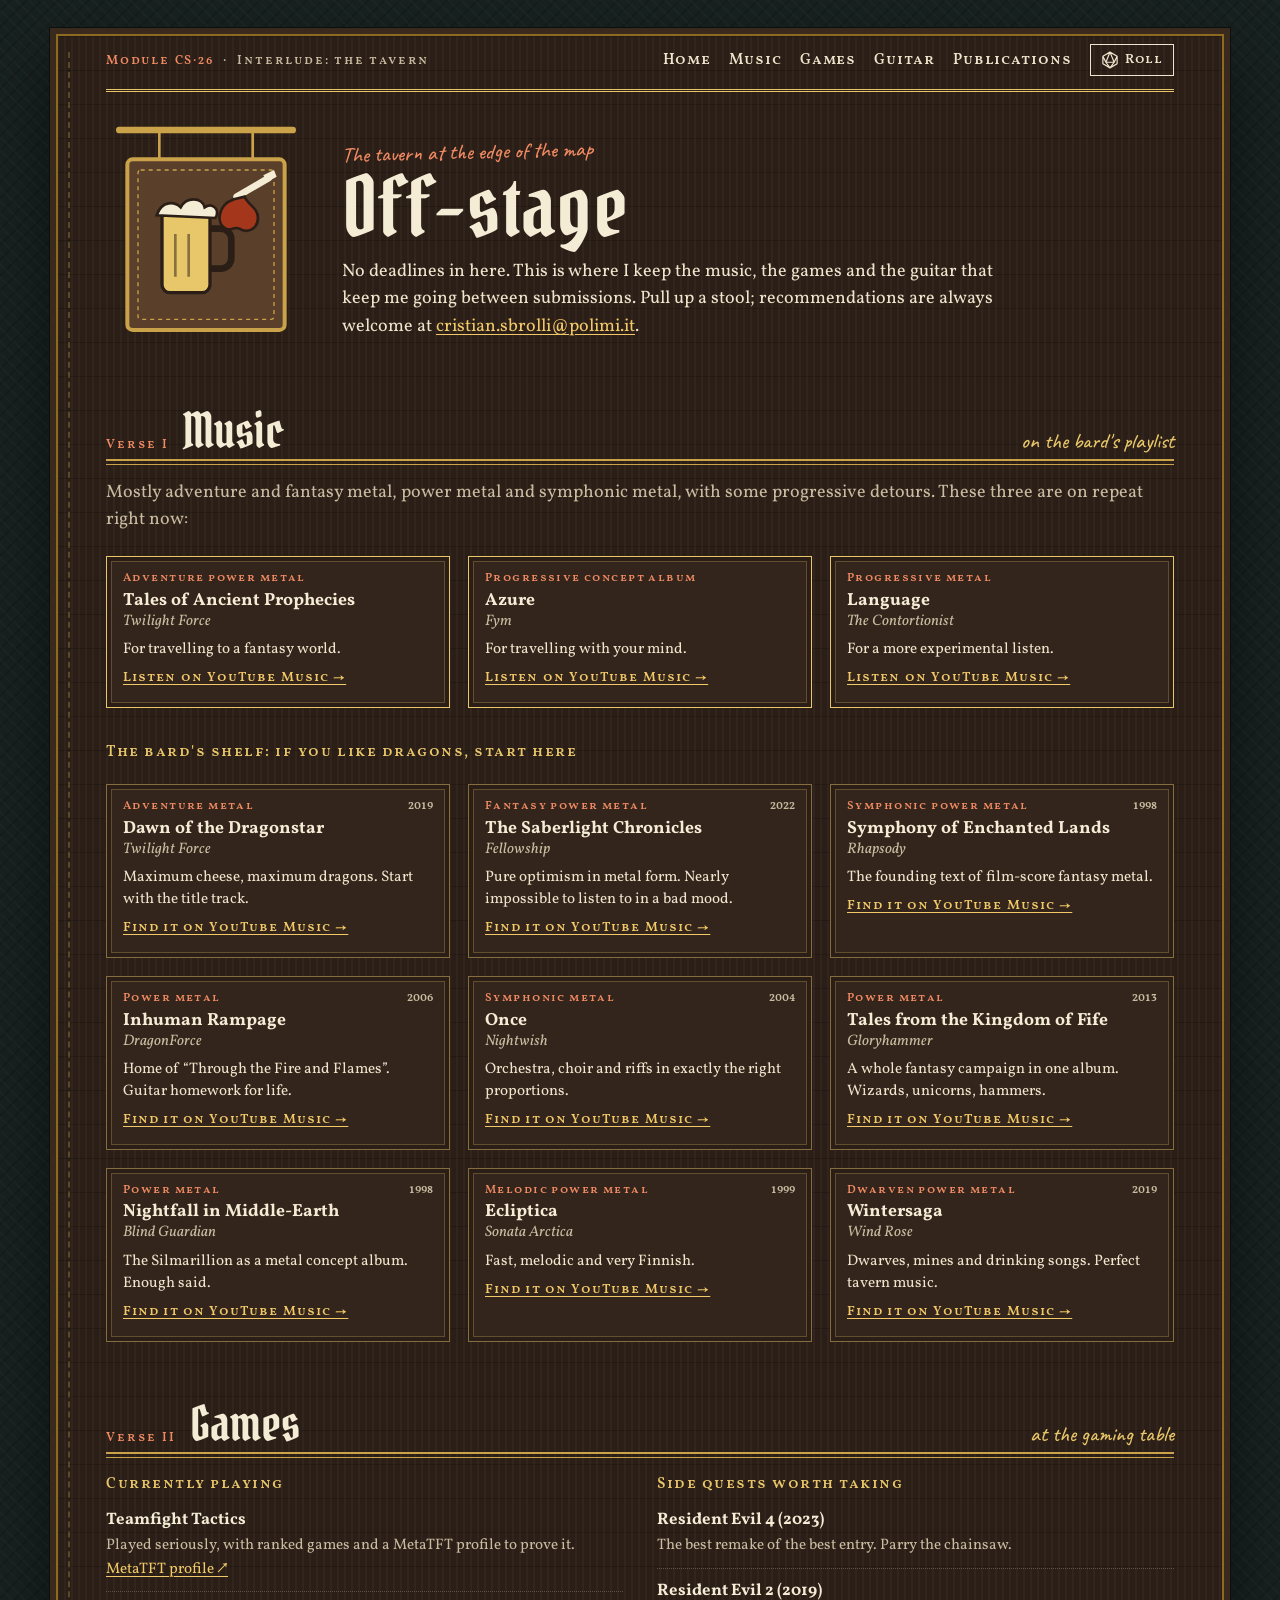
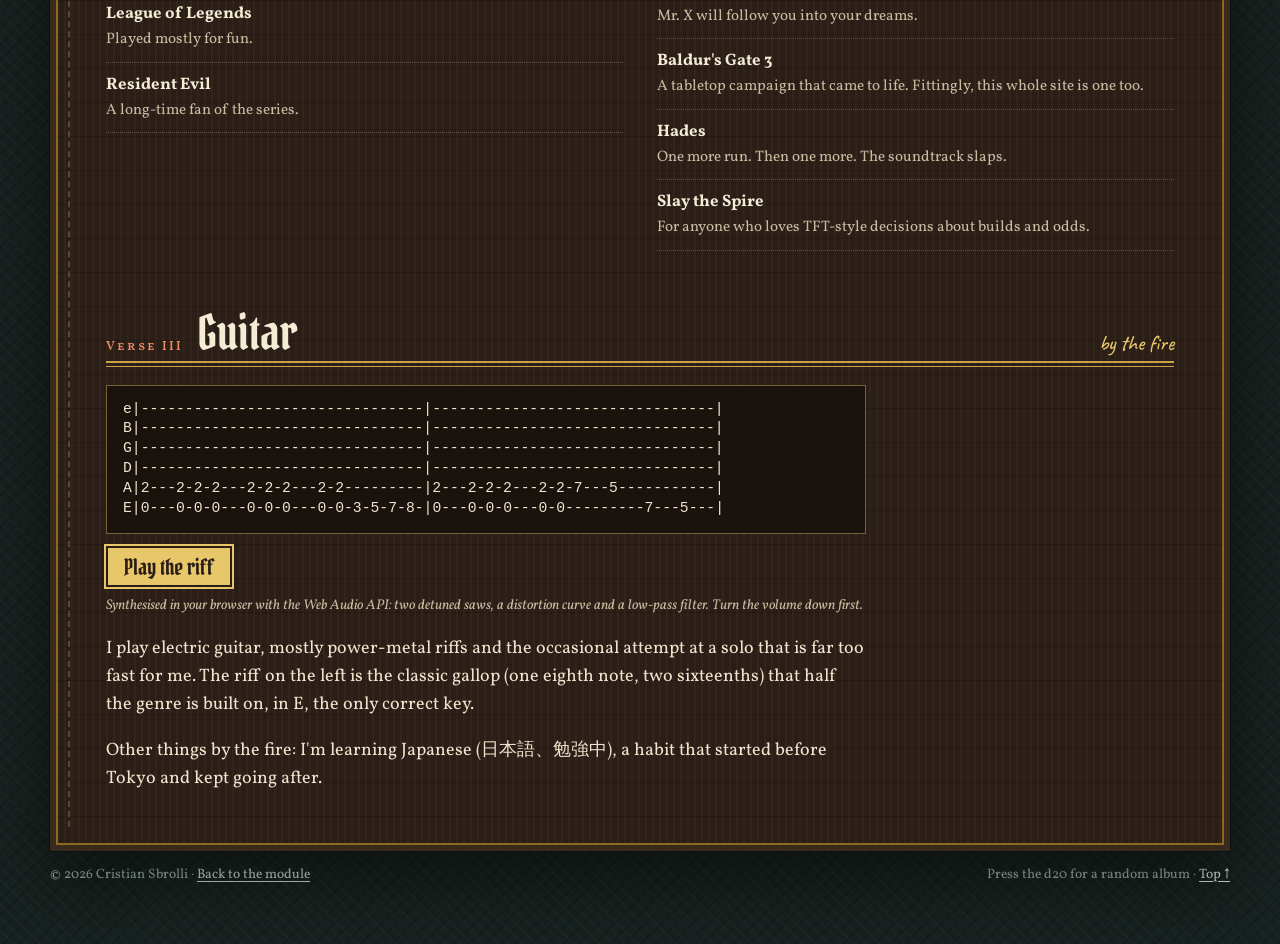
==== off-stage/index.html @ c4559290 "Redesign site as "Module CS·26: The Latent Wyrm" Replace the generic template with an original table" ====
<!doctype html>
<html lang="en">
<head>
<meta charset="utf-8">
<meta name="viewport" content="width=device-width, initial-scale=1">
<title>Off-stage · Cristian Sbrolli</title>
<meta name="description" content="The tavern at the edge of the map: Cristian Sbrolli's power-metal recommendations, games (TFT, League of Legends, Resident Evil) and guitar.">
<link rel="icon" href="../assets/img/favicon.svg" type="image/svg+xml">
<link rel="preconnect" href="https://fonts.googleapis.com">
<link rel="preconnect" href="https://fonts.gstatic.com" crossorigin>
<link href="https://fonts.googleapis.com/css2?family=Caveat:wght@500;700&family=Pirata+One&family=Vollkorn+SC:wght@400;600&family=Vollkorn:ital,wght@0,400;0,600;0,700;1,400;1,600&display=swap" rel="stylesheet">
<link rel="stylesheet" href="../assets/css/site.css">
<script defer src="../assets/js/data.js"></script>
<script defer src="../assets/js/site.js"></script>
</head>
<body class="tavern-page" data-root="../" id="top">
<a class="skip" href="#music">Skip to content</a>

<div class="sheet">
  <header class="mast">
    <div class="code"><a href="../"><b>Module CS·26</b></a> &nbsp;·&nbsp; Interlude: the tavern</div>
    <nav aria-label="Site">
      <ul>
        <li><a href="../">Home</a></li>
        <li><a href="#music">Music</a></li>
        <li><a href="#games">Games</a></li>
        <li><a href="#guitar">Guitar</a></li>
        <li><a href="../publications/">Publications</a></li>
        <li><button class="d20btn" id="roll" type="button" aria-label="Roll a d20 for a random album"><svg viewBox="0 0 24 24" aria-hidden="true"><path d="M12 1.5l9.5 5.5v10L12 22.5 2.5 17V7z M12 1.5L6.5 15h11z M2.5 7l4 8M21.5 7l-4 8M6.5 15L12 22.5 17.5 15" fill="none" stroke="currentColor" stroke-width="1.6" stroke-linejoin="round"/></svg>Roll</button></li>
      </ul>
    </nav>
  </header>

  <section class="tav-hero" aria-label="Introduction">
    <div class="sign" aria-hidden="true">
      <svg viewBox="0 0 150 170">
        <path d="M10 6 h130" stroke="#C9A24A" stroke-width="5" stroke-linecap="round"/>
        <path d="M40 6 v22 M110 6 v22" stroke="#C9A24A" stroke-width="2"/>
        <rect x="16" y="28" width="118" height="128" rx="4" fill="#5A3F2A" stroke="#C9A24A" stroke-width="3"/>
        <rect x="24" y="36" width="102" height="112" rx="2" fill="none" stroke="#C9A24A" stroke-width="1" stroke-dasharray="3 3"/>
        <path d="M42 70 h36 v52 a6 6 0 0 1 -6 6 h-24 a6 6 0 0 1 -6 -6z" fill="#E8C66A" stroke="#2A1E16" stroke-width="2.5"/>
        <path d="M78 80 h8 a8 8 0 0 1 8 8 v14 a8 8 0 0 1 -8 8 h-8" fill="none" stroke="#2A1E16" stroke-width="5"/>
        <path d="M38 70 c4 -12 14 -10 18 -6 c4 -8 16 -8 18 0 c6 -4 12 2 8 8z" fill="#F5ECD6" stroke="#2A1E16" stroke-width="2"/>
        <path d="M52 84 v32 M62 84 v32" stroke="#2A1E16" stroke-width="2" opacity=".5"/>
        <path d="M98 56 l24 -14" stroke="#F5ECD6" stroke-width="5" stroke-linecap="round"/>
        <path d="M118 40 l8 -4 l2 5 l-7 4z" fill="#F5ECD6"/>
        <path d="M96 58 c-12 4 -14 18 -6 22 c4 2 6 -2 10 0 c6 4 14 0 14 -8 c0 -8 -8 -10 -10 -16z" fill="#A3361B" stroke="#2A1E16" stroke-width="2"/>
      </svg>
    </div>
    <div>
      <p class="kicker">The tavern at the edge of the map</p>
      <h1>Off-stage</h1>
      <p>No deadlines in here. This is where I keep the music, the games and the guitar that keep me going between submissions. Pull up a stool; recommendations are always welcome at <a href="mailto:cristian.sbrolli@polimi.it">cristian.sbrolli@polimi.it</a>.</p>
    </div>
  </section>

  <!-- ===================== MUSIC ===================== -->
  <section class="chapter" id="music" aria-labelledby="h-music">
    <div class="chead"><span class="num">Verse I</span><h2 id="h-music">Music</h2><span class="alias">on the bard's playlist</span></div>
    <p class="lede">Mostly adventure and fantasy metal, power metal and symphonic metal, with some progressive detours. These three are on repeat right now:</p>
    <ul class="cards" id="onrepeat"></ul>

    <h3 class="h-small" style="color:var(--brass);margin-top:36px">The bard's shelf: if you like dragons, start here</h3>
    <ul class="cards" id="shelf"></ul>
  </section>

  <!-- ===================== GAMES ===================== -->
  <section class="chapter" id="games" aria-labelledby="h-games">
    <div class="chead"><span class="num">Verse II</span><h2 id="h-games">Games</h2><span class="alias">at the gaming table</span></div>
    <div class="games">
      <div>
        <h3>Currently playing</h3>
        <ul id="playing"></ul>
      </div>
      <div>
        <h3>Side quests worth taking</h3>
        <ul id="quests"></ul>
      </div>
    </div>
  </section>

  <!-- ===================== GUITAR ===================== -->
  <section class="chapter" id="guitar" aria-labelledby="h-guitar">
    <div class="chead"><span class="num">Verse III</span><h2 id="h-guitar">Guitar</h2><span class="alias">by the fire</span></div>
    <div class="bard">
      <div>
        <pre class="tab" id="tab" aria-label="Guitar tablature of a power-metal gallop riff in E">E|0--0-0-...</pre>
        <button class="riffbtn" id="riff" type="button" aria-pressed="false">Play the riff</button>
        <p class="note-small">Synthesised in your browser with the Web Audio API: two detuned saws, a distortion curve and a low-pass filter. Turn the volume down first.</p>
      </div>
      <div>
        <p style="margin:0">I play electric guitar, mostly power-metal riffs and the occasional attempt at a solo that is far too fast for me. The riff on the left is the classic gallop (one eighth note, two sixteenths) that half the genre is built on, in E, the only correct key.</p>
        <p>Other things by the fire: I'm learning Japanese (日本語、勉強中), a habit that started before Tokyo and kept going after.</p>
      </div>
    </div>
  </section>
</div>

<footer class="colophon">
  <span>© 2026 Cristian Sbrolli · <a href="../">Back to the module</a></span>
  <span>Press the d20 for a random album · <a href="#top">Top ↑</a></span>
</footer>

<div class="toast" id="toast" role="status" aria-live="polite"></div>
</body>
</html>
---- assets/css/site.css ----
/* ==========================================================================
   Module CS·26: The Latent Wyrm
   An original adventure-module look: vellum page, verdigris + vermilion ink.
   ========================================================================== */
:root{
  --desk:#17211F;
  --paper:#EEE7D6;
  --paper-2:#E5DDC8;
  --box:#DCE4DA;
  --ink:#1D1B18;
  --ink-2:#4B463E;
  --verd:#1E5A55;
  --verd-2:#2F7A72;
  --verm:#A3361B;
  --gold:#8C6A1F;
  --rule:rgba(29,27,24,.18);
  --sea:#D3DCD3;
  --wood:#2A1E16;
  --wood-ink:#EFE4CC;
  --wood-mute:#C8BBA0;
  --brass:#E8C66A;
  --serif:"Vollkorn", Georgia, "Times New Roman", serif;
  --sc:"Vollkorn SC", "Vollkorn", Georgia, serif;
  --display:"Pirata One", "Vollkorn", Georgia, serif;
  --hand:"Caveat", "Comic Sans MS", cursive;
}
*{box-sizing:border-box}
html{scroll-behavior:smooth}
@media (prefers-reduced-motion:reduce){html{scroll-behavior:auto}}
body{
  margin:0;background:var(--desk);color:var(--ink);
  font:400 18px/1.55 var(--serif);
  background-image:
    repeating-linear-gradient(45deg, rgba(255,255,255,.018) 0 2px, transparent 2px 9px),
    repeating-linear-gradient(-45deg, rgba(0,0,0,.12) 0 2px, transparent 2px 11px);
  padding:28px 16px 60px;
}
a{color:var(--verd);text-decoration-thickness:1px;text-underline-offset:3px}
a:hover{color:var(--verm)}
:focus-visible{outline:3px solid var(--verm);outline-offset:2px}
.skip{position:absolute;left:-999px}
.skip:focus{left:16px;top:8px;background:var(--paper);padding:6px 10px;z-index:9}
.vh{position:absolute;width:1px;height:1px;overflow:hidden;clip:rect(0 0 0 0);white-space:nowrap}

/* ---------- the printed sheet ---------- */
.sheet{
  max-width:1180px;margin:0 auto;position:relative;
  background-color:var(--paper);
  background-image:url("data:image/svg+xml,%3Csvg xmlns='http://www.w3.org/2000/svg' width='220' height='220'%3E%3Cfilter id='n'%3E%3CfeTurbulence type='fractalNoise' baseFrequency='.85' numOctaves='2' stitchTiles='stitch'/%3E%3CfeColorMatrix values='0 0 0 0 .25 0 0 0 0 .2 0 0 0 0 .12 0 0 0 .07 0'/%3E%3C/filter%3E%3Crect width='100%25' height='100%25' filter='url(%23n)'/%3E%3C/svg%3E");
  box-shadow:0 0 0 1px #0b100f, 0 30px 60px rgba(0,0,0,.45), inset 0 0 80px rgba(80,60,30,.12);
  padding:0 56px 40px;
}
.sheet::before{
  content:"";position:absolute;left:18px;top:24px;bottom:24px;width:0;
  border-left:2px dashed rgba(30,90,85,.35);
}

/* ---------- masthead ---------- */
.mast{
  display:flex;align-items:center;justify-content:space-between;gap:16px;flex-wrap:wrap;
  border-bottom:3px double var(--ink);padding:16px 0 10px;
}
.mast .code{font:600 .8rem/1.2 var(--sc);letter-spacing:.14em;color:var(--ink-2)}
.mast .code b{color:var(--verm);font-weight:600}
.mast .code a{color:inherit;text-decoration:none}
.mast nav ul{display:flex;flex-wrap:wrap;align-items:center;gap:4px 18px;list-style:none;margin:0;padding:0}
.mast nav a{font:600 .95rem/1 var(--sc);letter-spacing:.06em;color:var(--ink);text-decoration:none;padding:6px 0;display:inline-block;border-bottom:2px solid transparent}
.mast nav a:hover,.mast nav a[aria-current="page"]{border-color:var(--verm);color:var(--verm)}
.d20btn{
  display:inline-flex;align-items:center;gap:6px;border:1.5px solid var(--ink);background:transparent;
  font:600 .85rem/1 var(--sc);letter-spacing:.06em;color:var(--ink);padding:6px 10px;cursor:pointer;
}
.d20btn svg{width:18px;height:18px}
.d20btn:hover{background:var(--ink);color:var(--paper)}

/* ---------- hero ---------- */
.hero{display:grid;grid-template-columns:minmax(0,1.12fr) minmax(0,1fr);gap:44px;padding-top:26px}
.kicker{font:500 1.35rem/1 var(--hand);color:var(--verm);margin:0 0 2px;transform:rotate(-1.5deg);display:inline-block}
h1{font:400 clamp(3rem,7vw,5.2rem)/.92 var(--display);margin:0;letter-spacing:.01em}
.role{margin:12px 0 0;font-size:1.08rem;line-height:1.45}
.role strong{font-weight:600}
.role .sub{display:block;color:var(--ink-2);font-style:italic;font-size:1rem;margin-top:2px}
.links{display:flex;flex-wrap:wrap;gap:8px;list-style:none;margin:18px 0 0;padding:0}
.links a{
  display:inline-flex;align-items:center;gap:7px;padding:7px 12px 7px 10px;
  border:1.5px solid var(--ink);background:var(--paper);color:var(--ink);text-decoration:none;
  font:600 .95rem/1 var(--sc);letter-spacing:.04em;position:relative;
  box-shadow:3px 3px 0 var(--verd);
}
.links a:hover{transform:translate(-1px,-1px);box-shadow:4px 4px 0 var(--verm);color:var(--ink)}
.links svg{width:17px;height:17px;flex:none;color:var(--verd)}
.links .primary a{background:var(--ink);color:var(--paper)}
.links .primary svg{color:var(--brass)}

/* read-aloud boxed text */
.readaloud{
  position:relative;display:flow-root;margin:26px 0 0;padding:20px 22px 18px;background:var(--box);
  border:1.5px solid var(--verd);outline:1px solid var(--verd);outline-offset:4px;
}
.readaloud::before,.readaloud::after{
  content:"";position:absolute;width:12px;height:12px;background:var(--verd);transform:rotate(45deg);
}
.readaloud::before{left:-7px;top:-7px}
.readaloud::after{right:-7px;bottom:-7px}
.readaloud .tag{
  position:absolute;top:-13px;left:20px;background:var(--verd);color:#F3EEDF;
  font:600 .72rem/1 var(--sc);letter-spacing:.16em;padding:5px 9px;
}
.readaloud p{margin:0 0 .7em}
.readaloud p:last-child{margin-bottom:0}
.readaloud .portrait{
  float:right;width:150px;margin:2px 0 8px 18px;border:1.5px solid var(--ink);padding:5px;background:var(--paper);
  transform:rotate(1.4deg);box-shadow:3px 4px 0 rgba(0,0,0,.15);
}
.readaloud .portrait img{display:block;width:100%;height:auto;aspect-ratio:3/4;object-fit:cover;object-position:50% 70%;filter:sepia(.18) contrast(1.03)}
.readaloud .portrait figcaption{font:500 1.05rem/1 var(--hand);text-align:center;padding-top:5px;color:var(--ink-2)}
.dropcap::first-letter{
  float:left;font:700 2.9em/1 var(--serif);color:#F3EEDF;background:var(--verm);
  padding:.1em .17em .04em;margin:.1em .16em 0 0;border-bottom:4px solid var(--ink);
}

/* the monster plate */
.plate{margin:0;border:1.5px solid var(--ink);padding:8px;background:var(--paper-2);position:relative}
.plate .frame{border:1px solid var(--ink);position:relative;background:radial-gradient(circle at 50% 45%, rgba(255,255,255,.35), transparent 70%)}
.plate canvas{display:block;width:100%;height:auto;aspect-ratio:46/30;cursor:pointer}
.plate .corner{position:absolute;width:14px;height:14px;border:1.5px solid var(--ink);background:var(--paper)}
.plate .c1{left:-8px;top:-8px}.plate .c2{right:-8px;top:-8px}.plate .c3{left:-8px;bottom:-8px}.plate .c4{right:-8px;bottom:-8px}
.plate figcaption{display:flex;justify-content:space-between;gap:10px;flex-wrap:wrap;padding:8px 4px 0;font-size:.88rem;color:var(--ink-2)}
.plate figcaption b{font:600 .9rem/1.2 var(--sc);letter-spacing:.06em;color:var(--ink)}
.tstep{font-variant-numeric:tabular-nums;font-style:italic}

/* stat block */
.stat{
  background:var(--paper-2);border-top:4px solid var(--verd);border-bottom:4px solid var(--verd);
  padding:12px 16px 14px;position:relative;box-shadow:0 0 0 1px rgba(30,90,85,.25);
}
.stat::before,.stat::after{content:"";position:absolute;left:-1px;right:-1px;height:1px;background:var(--verd)}
.stat::before{top:3px}.stat::after{bottom:3px}
.drule{display:flex;align-items:center;gap:8px;margin:8px 0;color:var(--verd)}
.drule::before,.drule::after{content:"";flex:1;border-top:1px solid currentColor;border-bottom:1px solid currentColor;height:3px}
.drule i{width:7px;height:7px;background:currentColor;transform:rotate(45deg);display:block}

.monster{margin-top:18px}
.monster h2{font:400 1.7rem/1 var(--display);margin:0;color:var(--verd);letter-spacing:.01em}
.monster .type{font-style:italic;font-size:.95rem;margin:2px 0 0;color:var(--ink-2)}
.abil{display:grid;grid-template-columns:repeat(5,1fr);text-align:center;margin:0;padding:0}
.abil div{padding:0 2px}
.abil dt{font:600 .74rem/1.2 var(--sc);letter-spacing:.08em;color:var(--verd)}
.abil dd{margin:0;font:700 1.35rem/1.2 var(--serif)}
.monster p{margin:0;font-size:.95rem;line-height:1.45}
.monster p b{font-style:italic}
.monster .src{font-size:.78rem;color:var(--ink-2);margin-top:6px}

/* ---------- chapters ---------- */
.chapter{margin-top:58px;scroll-margin-top:12px}
.chead{display:flex;align-items:baseline;gap:14px;flex-wrap:wrap;border-bottom:2px solid var(--verd);padding-bottom:4px;margin-bottom:6px;position:relative}
.chead::after{content:"";position:absolute;left:0;right:0;bottom:-6px;border-bottom:1px solid var(--verd)}
.chead .num{font:600 .8rem/1 var(--sc);letter-spacing:.16em;color:var(--verm)}
.chead h2,.chead h1{font:400 clamp(2.2rem,4.4vw,3rem)/1 var(--display);margin:0;color:var(--ink)}
.chead .alias{font:500 1.35rem/1 var(--hand);color:var(--verd-2);margin-left:auto}
.lede{margin:18px 0 0;color:var(--ink-2)}
.more{margin:22px 0 0;font:600 1rem/1.3 var(--sc);letter-spacing:.06em}

.cols{column-count:2;column-gap:46px;column-rule:1px solid var(--rule);margin-top:16px}
.cols li{break-inside:avoid}

/* News */
.news{list-style:none;margin:0;padding:0}
.news li{padding:0 0 12px;margin:0 0 12px;border-bottom:1px dotted rgba(29,27,24,.3)}
.news time{display:block;font:600 .82rem/1.3 var(--sc);letter-spacing:.1em;color:var(--verm)}
.news b{font-weight:700}
.new{display:inline-block;font:700 .68rem/1 var(--sc);letter-spacing:.12em;background:var(--verm);color:#fff;padding:3px 6px 2px;margin-left:6px;vertical-align:2px}

/* Publications */
.pubs{display:grid;grid-template-columns:1fr 1fr;gap:22px 26px;margin-top:22px}
.pub .venue{display:flex;justify-content:space-between;align-items:baseline;gap:10px;font:600 .9rem/1.2 var(--sc);letter-spacing:.07em;color:var(--verm)}
.pub .venue span:last-child{color:var(--ink-2);font-weight:400;letter-spacing:.04em}
.pub h3{font:700 1.07rem/1.3 var(--serif);margin:4px 0 0}
.pub dl{margin:0;font-size:.92rem;line-height:1.45}
.pub dl div{display:flex;gap:8px}
.pub dt{font:600 .82rem/1.65 var(--sc);letter-spacing:.06em;color:var(--verd);width:64px;flex:none}
.pub dd{margin:0}
.pub dd b{font-weight:700;color:var(--ink)}
.pub .acts a{margin-right:12px;white-space:nowrap}
.pub .muted{color:var(--ink-2);font-style:italic}
.seal{
  position:absolute;top:-14px;right:12px;font:700 .7rem/1 var(--sc);letter-spacing:.12em;
  color:#fff;background:var(--verm);padding:5px 8px 4px;transform:rotate(2deg);
}
.seal.gold{background:var(--gold)}
.seal + .seal{right:auto;left:12px;transform:rotate(-2deg)}
.flash{animation:flash 1.6s ease-out}
@keyframes flash{0%{box-shadow:0 0 0 6px var(--verm)}100%{box-shadow:0 0 0 1px rgba(30,90,85,.25)}}
.sidebar{background:var(--box);border-left:4px solid var(--verd);padding:14px 18px}
.sidebar h3{font:600 .95rem/1.2 var(--sc);letter-spacing:.1em;margin:0 0 6px;color:var(--verd)}
.sidebar p{margin:0 0 8px}
.sidebar p:last-child{margin:0}
.archive{grid-column:1/-1}

/* Publications page: year groups + filter */
.filters{display:flex;flex-wrap:wrap;gap:8px;margin:20px 0 0;padding:0;list-style:none}
.filters button{
  font:600 .88rem/1 var(--sc);letter-spacing:.06em;padding:7px 12px;cursor:pointer;
  border:1.5px solid var(--ink);background:var(--paper);color:var(--ink);
}
.filters button[aria-pressed="true"]{background:var(--ink);color:var(--paper)}
.filters .count{opacity:.7;margin-left:4px}
.yeargroup{margin-top:34px}
.yeargroup > h2{display:flex;align-items:center;gap:14px;font:400 2rem/1 var(--display);margin:0;color:var(--verd)}
.yeargroup > h2::after{content:"";flex:1;border-top:1px solid var(--verd);border-bottom:1px solid var(--verd);height:3px}
.yeargroup[hidden]{display:none}

/* Education + map */
.map{margin:20px 0 0;border:1.5px solid var(--ink);padding:6px;background:var(--paper-2)}
.map .scroll{overflow-x:auto;-webkit-overflow-scrolling:touch}
.map svg{display:block;width:100%;height:auto;background:var(--sea)}
.map .swipe{display:none}
.map figcaption{font-size:.85rem;color:var(--ink-2);padding:6px 2px 0;font-style:italic}
.edu-grid{display:grid;grid-template-columns:1.25fr 1fr;gap:40px;margin-top:22px}
.edu{list-style:none;margin:0;padding:0}
.edu li{position:relative;padding:0 0 14px 34px;margin:0}
.edu li::before{content:"";position:absolute;left:8px;top:7px;width:11px;height:11px;border:2px solid var(--verd);background:var(--paper);transform:rotate(45deg)}
.edu li::after{content:"";position:absolute;left:14px;top:22px;bottom:2px;border-left:1.5px dashed var(--verd)}
.edu li:last-child::after{display:none}
.edu .when{font:600 .82rem/1.3 var(--sc);letter-spacing:.1em;color:var(--verm);display:block}
.edu b{font-weight:700}
.edu .det{display:block;color:var(--ink-2);font-size:.95rem}
.h-small{font:600 .95rem/1.2 var(--sc);letter-spacing:.1em;color:var(--verd);margin:0 0 6px}
.legend{list-style:none;margin:0;padding:0;font-size:.95rem}
.legend li{display:flex;gap:10px;align-items:baseline;padding:3px 0;border-bottom:1px dotted rgba(29,27,24,.25)}
.legend .k{flex:none;width:22px;height:22px;display:inline-grid;place-items:center;background:var(--verd);color:#fff;font:700 .78rem/1 var(--serif);clip-path:polygon(0 0,100% 0,100% 62%,50% 100%,0 62%);padding-bottom:3px}
.legend .yr{margin-left:auto;color:var(--ink-2);font-variant-numeric:tabular-nums}

/* Awards: treasure */
.loot{list-style:none;margin:0;padding:0}
.loot li{display:grid;grid-template-columns:44px 1fr;gap:12px;padding:0 0 14px;margin-bottom:14px;border-bottom:1px dotted rgba(29,27,24,.3)}
.loot svg{width:44px;height:44px}
.loot b{font-weight:700;font-size:1.04rem}
.loot .rar{display:block;font-style:italic;color:var(--ink-2);font-size:.92rem}
.loot .rar em{font-style:normal;font:600 .8rem/1 var(--sc);letter-spacing:.08em;color:var(--gold)}
.loot .rar em.leg{color:var(--verm)}
.loot .why{display:block;font-size:.95rem;margin-top:2px}
.aw-grid{display:grid;grid-template-columns:1.5fr 1fr;gap:40px;margin-top:20px;align-items:start}
.service h2{font:400 1.9rem/1 var(--display);margin:0 0 2px}
.service .alias{margin:0 0 10px;font:500 1.15rem/1 var(--hand);color:var(--verd-2)}

/* Tavern band (homepage) */
.tavern{
  margin:64px -56px -40px;padding:44px 56px 46px;background:var(--wood);color:var(--wood-ink);position:relative;
  background-image:repeating-linear-gradient(0deg, rgba(0,0,0,.18) 0 1px, transparent 1px 34px),
    repeating-linear-gradient(90deg, rgba(255,255,255,.03) 0 2px, transparent 2px 7px);
  border-top:6px double var(--gold);
}
.tavern a{color:#F2C969}
.tavern a:hover{color:#fff}
.tavern .chead{border-color:#C9A24A}
.tavern .chead::after{border-color:#C9A24A}
.tavern .chead h2,.tavern .chead h1{color:#F5ECD6}
.tavern .chead .num{color:#F08A63}
.tavern .chead .alias{color:var(--brass)}
.tav-grid{display:grid;grid-template-columns:150px 1fr 1fr 1fr;gap:30px;margin-top:22px;align-items:start}
.tav-grid h3{font:600 .95rem/1.2 var(--sc);letter-spacing:.1em;color:var(--brass);margin:0 0 6px}
.tav-grid ul{list-style:none;margin:0;padding:0;font-size:.97rem}
.tav-grid li{padding:4px 0;border-bottom:1px dotted rgba(239,228,204,.25)}
.tav-grid li small{display:block;color:var(--wood-mute);font-style:italic;font-size:.86rem}
.tav-cta{margin-top:26px;display:flex;align-items:center;gap:16px;flex-wrap:wrap}
.tav-cta a{
  display:inline-block;font:400 1.5rem/1 var(--display);text-decoration:none;color:var(--wood);background:var(--brass);
  padding:10px 18px 8px;border:2px solid var(--wood);outline:2px solid var(--brass);
}
.tav-cta a:hover{background:#fff;color:var(--wood)}
.tav-cta span{font-style:italic;color:var(--wood-mute)}
.sign svg{width:150px;height:auto;display:block}

/* ---------- Off-stage page (the whole sheet is the tavern) ---------- */
.tavern-page .sheet{background:var(--wood);color:var(--wood-ink);
  background-image:repeating-linear-gradient(0deg, rgba(0,0,0,.18) 0 1px, transparent 1px 34px),
    repeating-linear-gradient(90deg, rgba(255,255,255,.03) 0 2px, transparent 2px 7px);
  box-shadow:0 0 0 1px #0b100f, 0 30px 60px rgba(0,0,0,.45), inset 0 0 0 6px #3a2a1e, inset 0 0 0 8px var(--gold);
}
.tavern-page .sheet::before{border-color:rgba(232,198,106,.25)}
.tavern-page a{color:#F2C969}
.tavern-page a:hover{color:#fff}
.tavern-page .mast{border-color:var(--brass)}
.tavern-page .mast .code{color:var(--wood-mute)}
.tavern-page .mast .code b{color:#F08A63}
.tavern-page .mast nav a{color:var(--wood-ink)}
.tavern-page .mast nav a:hover,.tavern-page .mast nav a[aria-current="page"]{color:var(--brass);border-color:var(--brass)}
.tavern-page .d20btn{color:var(--wood-ink);border-color:var(--wood-ink)}
.tavern-page .d20btn:hover{background:var(--brass);color:var(--wood)}
.tavern-page .chead{border-color:#C9A24A}
.tavern-page .chead::after{border-color:#C9A24A}
.tavern-page .chead h1,.tavern-page .chead h2{color:#F5ECD6}
.tavern-page .chead .num{color:#F08A63}
.tavern-page .chead .alias{color:var(--brass)}
.tavern-page .lede{color:var(--wood-mute)}
.tav-hero{display:grid;grid-template-columns:200px 1fr;gap:36px;align-items:center;padding-top:30px}
.tav-hero .sign svg{width:200px}
.tav-hero h1{color:#F5ECD6}
.tav-hero .kicker{color:#F08A63}
.tav-hero p{margin:12px 0 0;max-width:62ch;color:var(--wood-ink)}
.cards{display:grid;grid-template-columns:repeat(3,1fr);gap:18px;margin-top:22px;list-style:none;padding:0}
.card{
  position:relative;background:#33251b;border:1px solid rgba(232,198,106,.45);padding:14px 16px 16px;
  box-shadow:inset 0 0 0 4px #2A1E16, inset 0 0 0 5px rgba(232,198,106,.25);
}
.card .tag{font:600 .74rem/1.2 var(--sc);letter-spacing:.12em;color:#F08A63;display:block}
.card h3{font:700 1.1rem/1.25 var(--serif);margin:4px 0 0;color:#F5ECD6}
.card h3 small{display:block;font:400 .95rem/1.3 var(--serif);font-style:italic;color:var(--wood-mute)}
.card p{margin:8px 0 0;font-size:.95rem;line-height:1.45}
.card .go{display:inline-block;margin-top:10px;font:600 .85rem/1 var(--sc);letter-spacing:.08em}
.card.featured{border-color:var(--brass)}
.card .yr{float:right;font:600 .8rem/1.2 var(--sc);color:var(--wood-mute)}
.games{display:grid;grid-template-columns:1fr 1fr;gap:34px;margin-top:22px}
.games ul{list-style:none;margin:0;padding:0}
.games li{padding:8px 0 10px;border-bottom:1px dotted rgba(239,228,204,.25)}
.games li b{color:#F5ECD6;font-size:1.04rem}
.games li span{display:block;color:var(--wood-mute);font-size:.95rem}
.games h3{font:600 .95rem/1.2 var(--sc);letter-spacing:.1em;color:var(--brass);margin:0 0 4px}
.bard > div{min-width:0}
.bard{display:grid;grid-template-columns:minmax(0,1fr);gap:18px;margin-top:22px;max-width:760px}
.tab{
  margin:0;background:#1a120d;border:1px solid rgba(232,198,106,.45);padding:14px 16px;overflow-x:auto;
  font:500 .92rem/1.35 ui-monospace,"SFMono-Regular",Menlo,Consolas,monospace;color:var(--wood-ink);
}
.tab .hit{color:var(--brass);background:rgba(232,198,106,.18)}
.riffbtn{
  margin-top:12px;font:400 1.35rem/1 var(--display);color:var(--wood);background:var(--brass);cursor:pointer;
  padding:9px 16px 7px;border:2px solid var(--wood);outline:2px solid var(--brass);
}
.riffbtn:hover{background:#fff}
.riffbtn[aria-pressed="true"]{background:#F08A63}
.note-small{font-size:.88rem;color:var(--wood-mute);font-style:italic;margin:8px 0 0}

/* ---------- footer + toast ---------- */
.colophon{display:flex;justify-content:space-between;gap:10px;flex-wrap:wrap;max-width:1180px;margin:14px auto 0;color:#9DB0AA;font:.85rem/1.4 var(--serif)}
.colophon a{color:#C9DAD4}
.toast{
  position:fixed;left:50%;bottom:22px;transform:translateX(-50%) translateY(140%);
  background:var(--ink);color:var(--paper);padding:12px 18px;border:2px solid var(--brass);
  max-width:min(92vw,520px);font-size:.98rem;z-index:20;transition:transform .3s ease,visibility .3s;visibility:hidden;
}
.toast.show{transform:translateX(-50%) translateY(0);visibility:visible}
.toast b{font:400 1.4rem/1 var(--display);color:var(--brass);margin-right:6px}

/* ---------- responsive ---------- */
@media (max-width:980px){
  .hero{grid-template-columns:1fr;gap:34px}
  .tav-grid{grid-template-columns:1fr 1fr}
  .tav-grid .sign{display:none}
  .cards{grid-template-columns:1fr 1fr}
}
@media (max-width:760px){
  body{padding:0;font-size:17px}
  .sheet{padding:0 16px 30px;box-shadow:none}
  .sheet::before{display:none}
  .mast{padding-top:12px}
  .mast nav ul{gap:2px 14px}
  .cols{column-count:1}
  .pubs,.edu-grid,.aw-grid,.tav-grid,.cards,.games,.bard{grid-template-columns:minmax(0,1fr)}
  .readaloud{padding:20px 16px 16px}
  .readaloud .portrait{width:118px;margin-left:12px}
  .chead .alias{margin-left:0;width:100%;font-size:1.25rem}
  .abil dd{font-size:1.15rem}
  .abil dt{font-size:.66rem;letter-spacing:.04em}
  .tavern{margin:56px -16px -30px;padding:34px 16px 36px}
  .tav-hero{grid-template-columns:1fr;gap:10px}
  .tav-hero .sign svg{width:110px}
  .tavern-page .sheet{box-shadow:none}
  .colophon{padding:0 16px 24px}
  .map svg{width:760px;max-width:none}
  .map .swipe{display:inline}
}

/* ---------- print: the player handout ---------- */
@media print{
  @page{margin:14mm}
  body{background:#fff;padding:0;font-size:10.5pt;color:#000}
  .sheet{box-shadow:none;background:#fff;padding:0;max-width:none}
  .sheet::before,.d20btn,.tavern,.toast,.colophon,.plate,.monster .src,.skip,.filters{display:none !important}
  .hero{grid-template-columns:1fr}
  .links a{box-shadow:none;border:1px solid #000;background:#fff !important;color:#000 !important}
  .links a::after{content:" " attr(data-print);font:400 8pt var(--serif);letter-spacing:0}
  .readaloud,.stat,.sidebar{background:#fff}
  .stat,.loot li,.news li,.map{break-inside:avoid}
  .pubs{grid-template-columns:1fr 1fr;gap:10px}
  .chapter{margin-top:22px}
  a{color:#000}
}
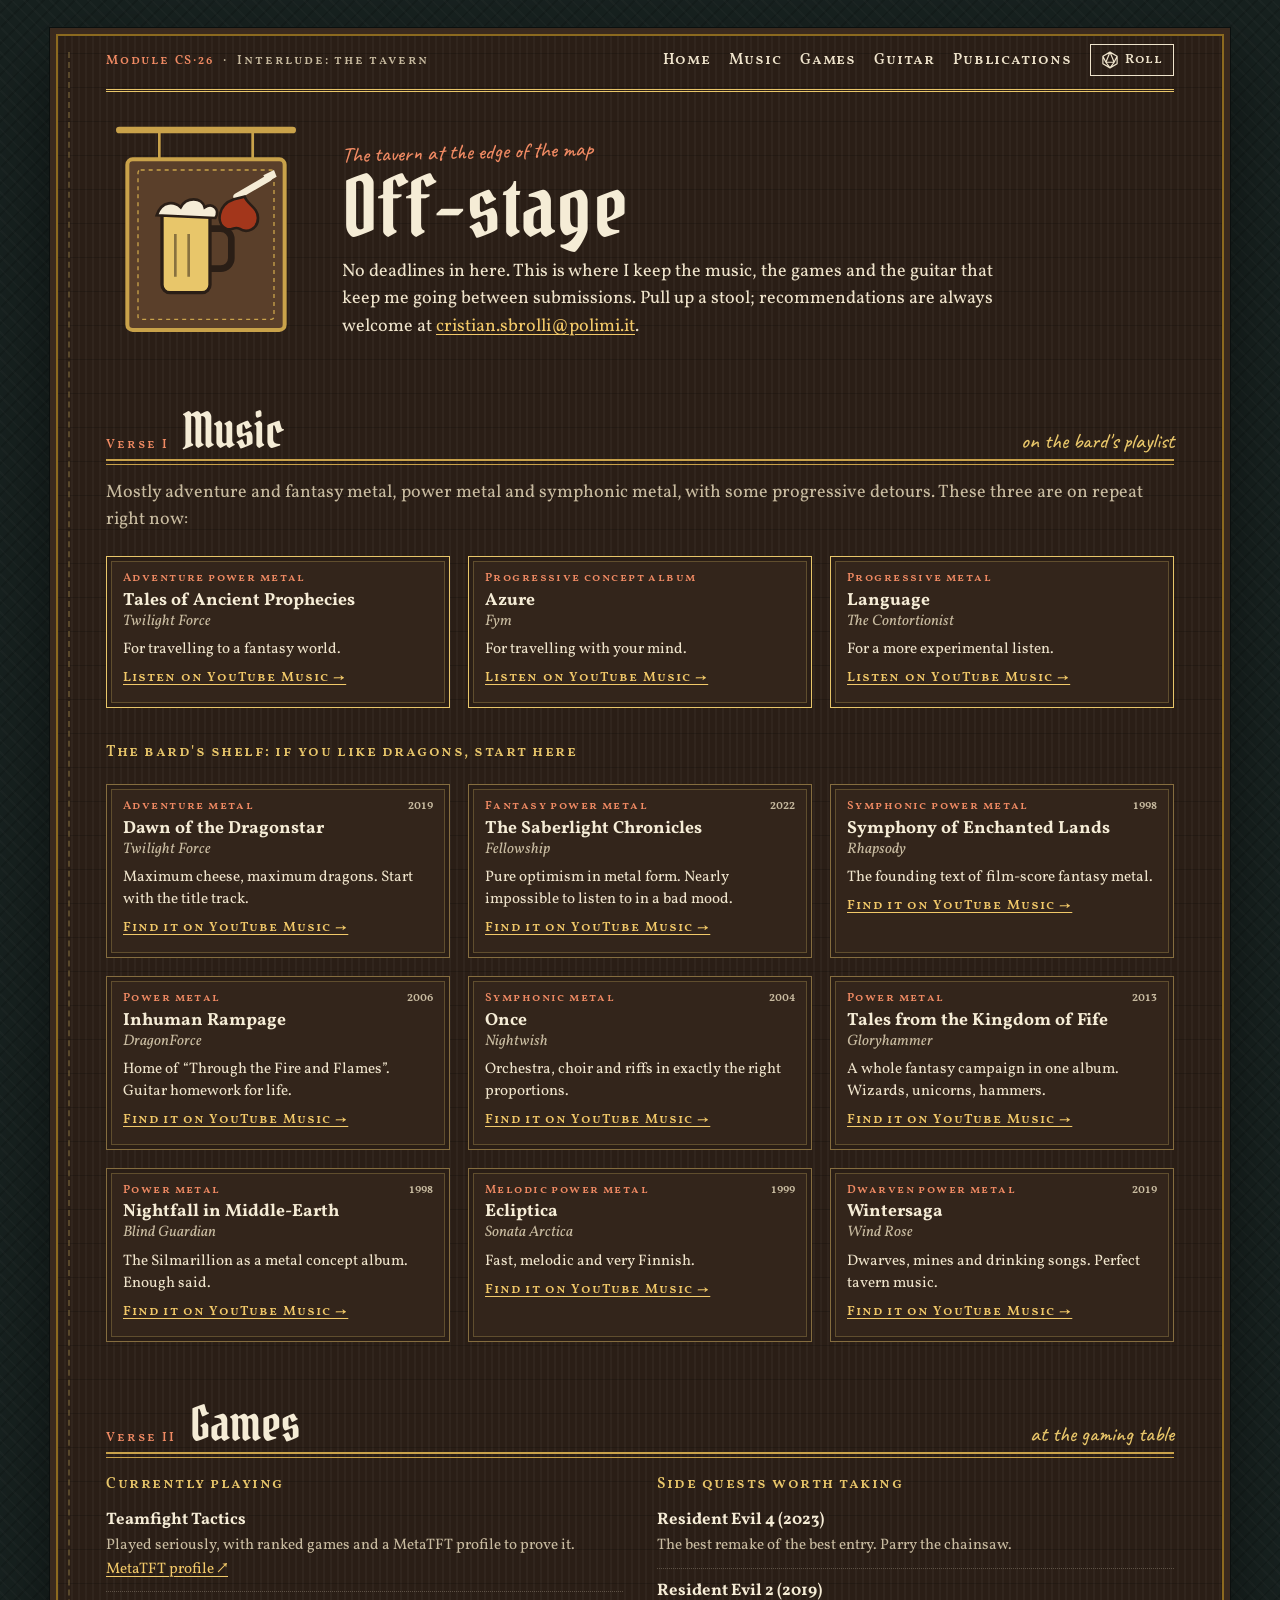
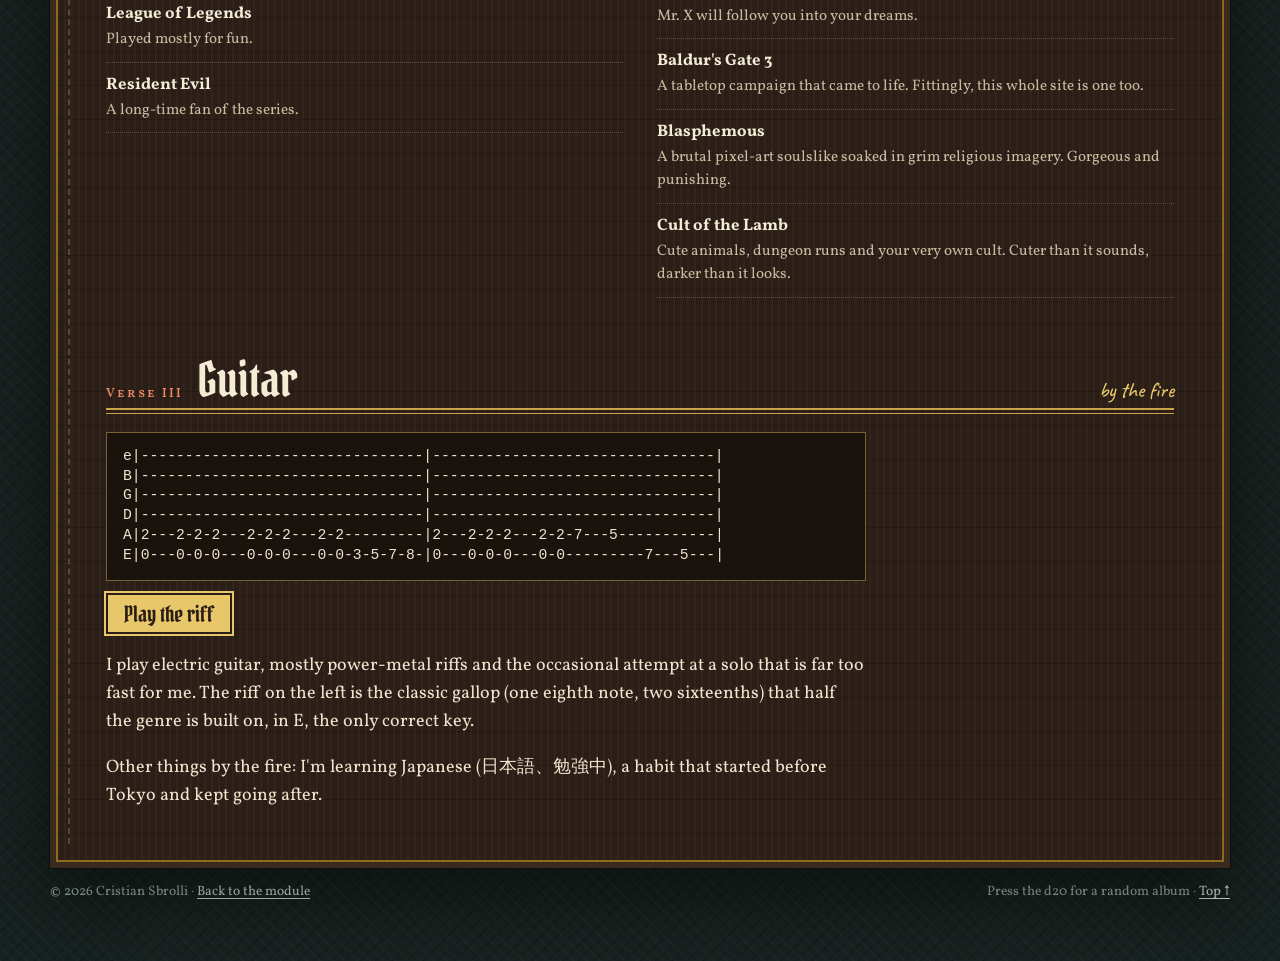
==== commit e1643c57: "Move NeurIPS 2026 pin to Paris satellite, update game picks - Map: NeurIPS 2026 is the Paris satelli" ====
--- a/off-stage/index.html
+++ b/off-stage/index.html
@@ -86,7 +86,6 @@
       <div>
         <pre class="tab" id="tab" aria-label="Guitar tablature of a power-metal gallop riff in E">E|0--0-0-...</pre>
         <button class="riffbtn" id="riff" type="button" aria-pressed="false">Play the riff</button>
-        <p class="note-small">Synthesised in your browser with the Web Audio API: two detuned saws, a distortion curve and a low-pass filter. Turn the volume down first.</p>
       </div>
       <div>
         <p style="margin:0">I play electric guitar, mostly power-metal riffs and the occasional attempt at a solo that is far too fast for me. The riff on the left is the classic gallop (one eighth note, two sixteenths) that half the genre is built on, in E, the only correct key.</p>
--- a/assets/css/site.css
+++ b/assets/css/site.css
@@ -330,7 +330,6 @@
 }
 .riffbtn:hover{background:#fff}
 .riffbtn[aria-pressed="true"]{background:#F08A63}
-.note-small{font-size:.88rem;color:var(--wood-mute);font-style:italic;margin:8px 0 0}
 
 /* ---------- footer + toast ---------- */
 .colophon{display:flex;justify-content:space-between;gap:10px;flex-wrap:wrap;max-width:1180px;margin:14px auto 0;color:#9DB0AA;font:.85rem/1.4 var(--serif)}
